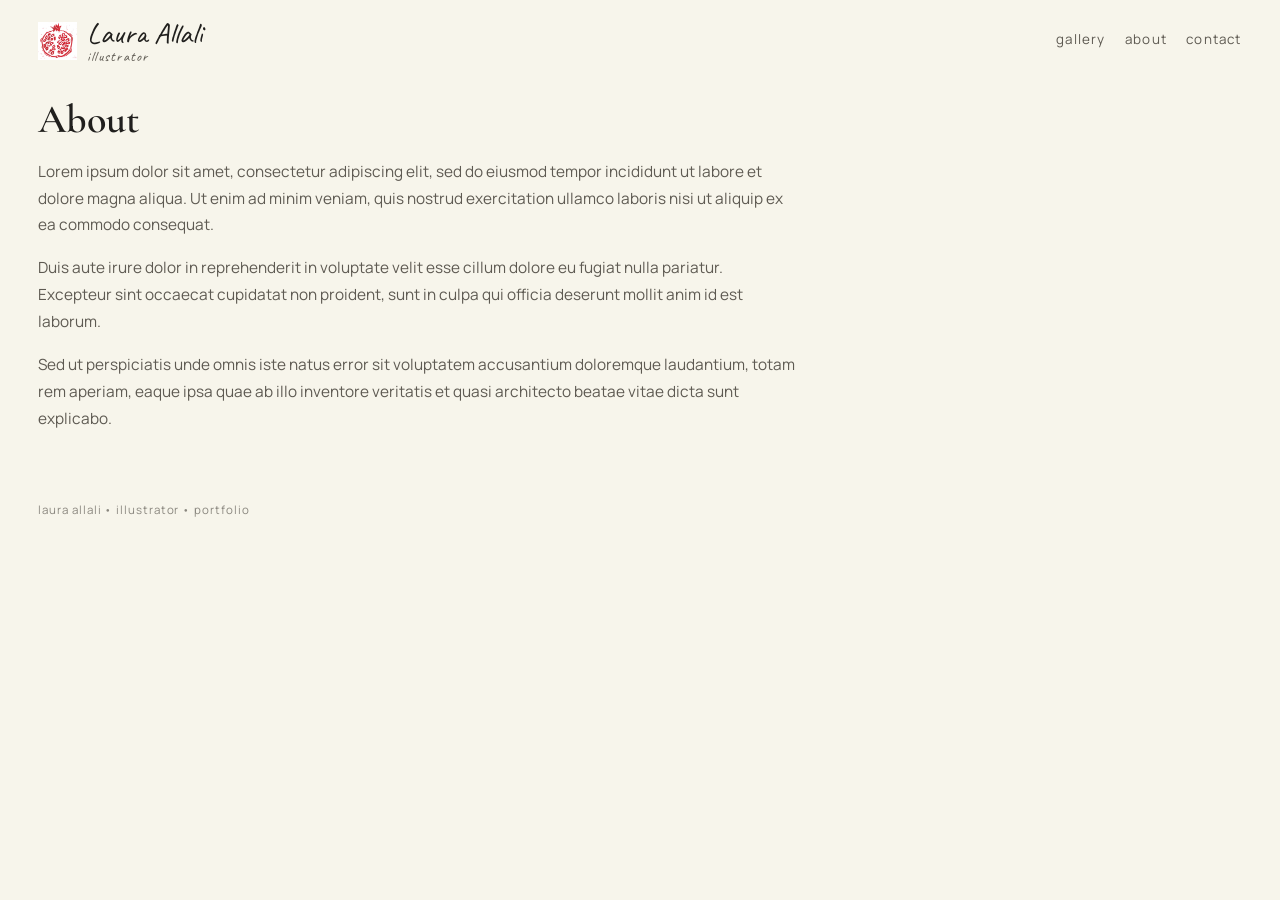
==== about/index.html @ f682ef08 "Refactor code structure for improved readability and maintainability" ====
<!DOCTYPE html>
<html lang="en">
<head>
  <meta charset="UTF-8" />
  <meta name="viewport" content="width=device-width, initial-scale=1.0" />
  <title>About | Laura Allali</title>
  <meta name="description" content="About Laura Allali, illustrator." />
  <link rel="icon" type="image/png" href="../assets/ico.png" />
  <link rel="preconnect" href="https://fonts.googleapis.com" />
  <link rel="preconnect" href="https://fonts.gstatic.com" crossorigin />
  <link href="https://fonts.googleapis.com/css2?family=Cormorant+Infant:wght@400;500;600;700&family=Manrope:wght@400;500;700&family=Caveat:wght@500;700&display=swap" rel="stylesheet" />
  <link rel="stylesheet" href="../styles.css" />
</head>
<body>
  <div class="grain" aria-hidden="true"></div>

  <header class="site-header" aria-label="Primary navigation">
    <a class="logo" href="../index.html" aria-label="Laura Allali home">
      <img class="logo-icon" src="../assets/ico.png" alt="" aria-hidden="true" />
      <span class="logo-text">Laura Allali <span>Illustrator</span></span>
    </a>
    <nav>
      <a href="../index.html#gallery">Gallery</a>
      <a href="index.html">About</a>
      <a href="../index.html#contact">Contact</a>
    </nav>
  </header>

  <main>
    <section class="about-page" aria-label="About Laura Allali">
      <h1>About</h1>
      <p>
        Lorem ipsum dolor sit amet, consectetur adipiscing elit, sed do eiusmod tempor incididunt ut labore et dolore magna aliqua.
        Ut enim ad minim veniam, quis nostrud exercitation ullamco laboris nisi ut aliquip ex ea commodo consequat.
      </p>
      <p>
        Duis aute irure dolor in reprehenderit in voluptate velit esse cillum dolore eu fugiat nulla pariatur.
        Excepteur sint occaecat cupidatat non proident, sunt in culpa qui officia deserunt mollit anim id est laborum.
      </p>
      <p>
        Sed ut perspiciatis unde omnis iste natus error sit voluptatem accusantium doloremque laudantium, totam rem aperiam,
        eaque ipsa quae ab illo inventore veritatis et quasi architecto beatae vitae dicta sunt explicabo.
      </p>
    </section>
  </main>

  <footer>
    <p>Laura Allali • Illustrator • Portfolio</p>
  </footer>

  <script src="../script.js"></script>
</body>
</html>
---- styles.css ----
:root {
  --paper: #f5f4ef;
  --paper-warm: #f2edd9;
  --ink: #201f1d;
  --muted: #5e5a52;
}

* {
  box-sizing: border-box;
}

html {
  scroll-behavior: smooth;
}

body {
  margin: 0;
  font-family: "Manrope", sans-serif;
  color: var(--ink);
  background: #f7f5eb;
  overflow-x: hidden;
}

body::before,
body::after {
  content: none;
}

body::before {
  background: none;
}

body::after {
  background: none;
}

.grain {
  display: none;
}

.site-header {
  width: min(1300px, 94vw);
  margin: 0 auto;
  padding: 1.2rem 0 0.8rem;
  display: flex;
  justify-content: space-between;
  align-items: center;
  gap: 1rem;
}

.logo {
  margin: 0;
  display: inline-flex;
  align-items: center;
  gap: 0.62rem;
  text-decoration: none;
  color: var(--ink);
}

.logo-icon {
  width: clamp(34px, 3vw, 46px);
  height: auto;
  display: block;
}

.logo-text {
  font-family: "Caveat", cursive;
  font-size: clamp(1.35rem, 2.3vw, 2rem);
  line-height: 1;
}

.logo-text span {
  display: block;
  color: var(--muted);
  font-size: 0.88rem;
  letter-spacing: 0.09em;
  text-transform: lowercase;
}

.site-header nav {
  display: flex;
  gap: 1.2rem;
  flex-wrap: wrap;
}

.site-header nav a {
  color: var(--muted);
  text-decoration: none;
  font-size: 0.84rem;
  letter-spacing: 0.09em;
  text-transform: lowercase;
  border-bottom: 1px solid transparent;
  padding-bottom: 0.2rem;
}

.site-header nav a:hover {
  color: var(--ink);
}

main {
  width: min(1300px, 94vw);
  margin: 0 auto;
}

.hero {
  position: relative;
  margin-top: 0.2rem;
}

.hero::before {
  content: "";
  position: absolute;
  left: -1.3rem;
  top: -1.3rem;
  width: 64px;
  height: 64px;
  border-radius: 50%;
  background: radial-gradient(circle, rgba(255, 255, 255, 0.5) 22%, rgba(255, 255, 255, 0.16) 70%, transparent 72%);
  z-index: 0;
}

.hero img {
  position: relative;
  z-index: 1;
  width: 100%;
  height: clamp(260px, 47vw, 580px);
  object-fit: cover;
  object-position: center;
  border: none;
  filter: saturate(0.83) contrast(1.04);
}

.intro {
  display: grid;
  grid-template-columns: 2fr 1fr;
  gap: 2rem;
  margin: 1.7rem 0 2.2rem;
  align-items: start;
}

.intro-text h1 {
  margin: 0;
  font-family: "Cormorant Infant", serif;
  font-size: clamp(1.8rem, 4vw, 2.6rem);
  font-weight: 600;
}

.intro-text p,
.intro-note p {
  margin: 0.55rem 0 0;
  font-size: 0.95rem;
  line-height: 1.65;
  color: var(--muted);
  max-width: 62ch;
}

.intro-note {
  padding-left: 1.2rem;
}

.gallery {
  margin-bottom: 2.6rem;
}

.category-page {
  margin-bottom: 2.6rem;
}

.about-page {
  margin: 1.2rem 0 2.8rem;
  max-width: 76ch;
}

.about-page h1 {
  margin: 0 0 1rem;
  font-family: "Cormorant Infant", serif;
  font-size: clamp(1.7rem, 3.2vw, 2.5rem);
  font-weight: 600;
}

.about-page p {
  margin: 0 0 1rem;
  color: var(--muted);
  line-height: 1.75;
  font-size: 0.96rem;
}

.category-page h1 {
  margin: 0;
  font-family: "Cormorant Infant", serif;
  font-size: clamp(1.6rem, 3.4vw, 2.5rem);
  font-weight: 600;
}

.back-link {
  display: inline-block;
  margin: 0.6rem 0 1rem;
  color: var(--muted);
  text-decoration-thickness: 1px;
  text-underline-offset: 0.2em;
}

.category-grid {
  display: grid;
  grid-template-columns: repeat(4, minmax(0, 1fr));
  gap: 0.86rem;
}

.category-grid .tile {
  overflow: hidden;
}

.category-grid .tile img {
  aspect-ratio: 4 / 5;
}

.gallery-heading {
  display: flex;
  justify-content: space-between;
  align-items: end;
  gap: 0.8rem 1.6rem;
  padding-top: 0.95rem;
  margin-bottom: 1rem;
  flex-wrap: wrap;
}

.gallery-heading h2 {
  margin: 0;
  font-family: "Cormorant Infant", serif;
  font-size: clamp(1.45rem, 3vw, 2.2rem);
  font-weight: 600;
}

.gallery-heading p {
  margin: 0;
  color: var(--muted);
  font-size: 0.88rem;
  letter-spacing: 0.02em;
}

.art-grid {
  display: grid;
  grid-template-columns: repeat(3, minmax(0, 1fr));
  gap: 1rem;
}

.tile {
  margin: 0;
  background: #fff;
  border: none;
  transform: translateY(8px);
  opacity: 0;
  transition: opacity 420ms ease, transform 420ms ease, border-color 260ms ease, box-shadow 260ms ease;
}

.tile.revealed {
  transform: translateY(0);
  opacity: 1;
}

.tile img {
  width: 100%;
  display: block;
  aspect-ratio: 1 / 1;
  object-fit: cover;
  filter: grayscale(0.38) contrast(1.04) saturate(1);
}

.gallery-link {
  text-decoration: none;
  color: inherit;
  display: block;
}

.gallery-link span {
  display: block;
  padding: 0.42rem 0.5rem 0.52rem;
  font-size: 0.68rem;
  letter-spacing: 0.07em;
  text-transform: lowercase;
  color: #79746b;
}

.tile:hover {
  transform: translateY(-2px);
  box-shadow: 0 12px 22px rgba(0, 0, 0, 0.08);
}

.contact {
  margin-bottom: 2.7rem;
  padding: 1rem 0 0;
}

.contact h2 {
  margin: 0;
  font-family: "Cormorant Infant", serif;
  font-size: clamp(1.45rem, 3vw, 2rem);
  font-weight: 600;
}

.contact p {
  margin: 0.45rem 0 0;
  color: var(--muted);
}

.contact a {
  color: var(--muted);
  text-decoration-thickness: 1px;
  text-underline-offset: 0.2em;
}

footer {
  width: min(1300px, 94vw);
  margin: 0 auto;
  padding: 0.8rem 0 1.6rem;
  font-size: 0.72rem;
  letter-spacing: 0.08em;
  text-transform: lowercase;
  color: #8a877f;
}

@media (max-width: 1100px) {
  .art-grid {
    grid-template-columns: repeat(2, minmax(0, 1fr));
  }

  .category-grid {
    grid-template-columns: repeat(3, minmax(0, 1fr));
  }
}

@media (max-width: 850px) {
  .intro {
    grid-template-columns: 1fr;
    gap: 0.85rem;
  }

  .intro-note {
    padding-left: 0.85rem;
  }

  .art-grid {
    grid-template-columns: repeat(3, minmax(0, 1fr));
  }
}

@media (max-width: 620px) {
  .site-header {
    align-items: flex-start;
    flex-direction: column;
    gap: 0.8rem;
  }

  .logo-icon {
    width: 36px;
  }

  .gallery-heading {
    align-items: flex-start;
  }

  .art-grid {
    grid-template-columns: repeat(2, minmax(0, 1fr));
    gap: 0.68rem;
  }

  .category-grid {
    grid-template-columns: repeat(2, minmax(0, 1fr));
    gap: 0.68rem;
  }

  .hero img {
    height: clamp(210px, 46vw, 300px);
  }
}

@media (max-width: 420px) {
  .art-grid {
    grid-template-columns: 1fr;
  }

  .category-grid {
    grid-template-columns: 1fr;
  }
}
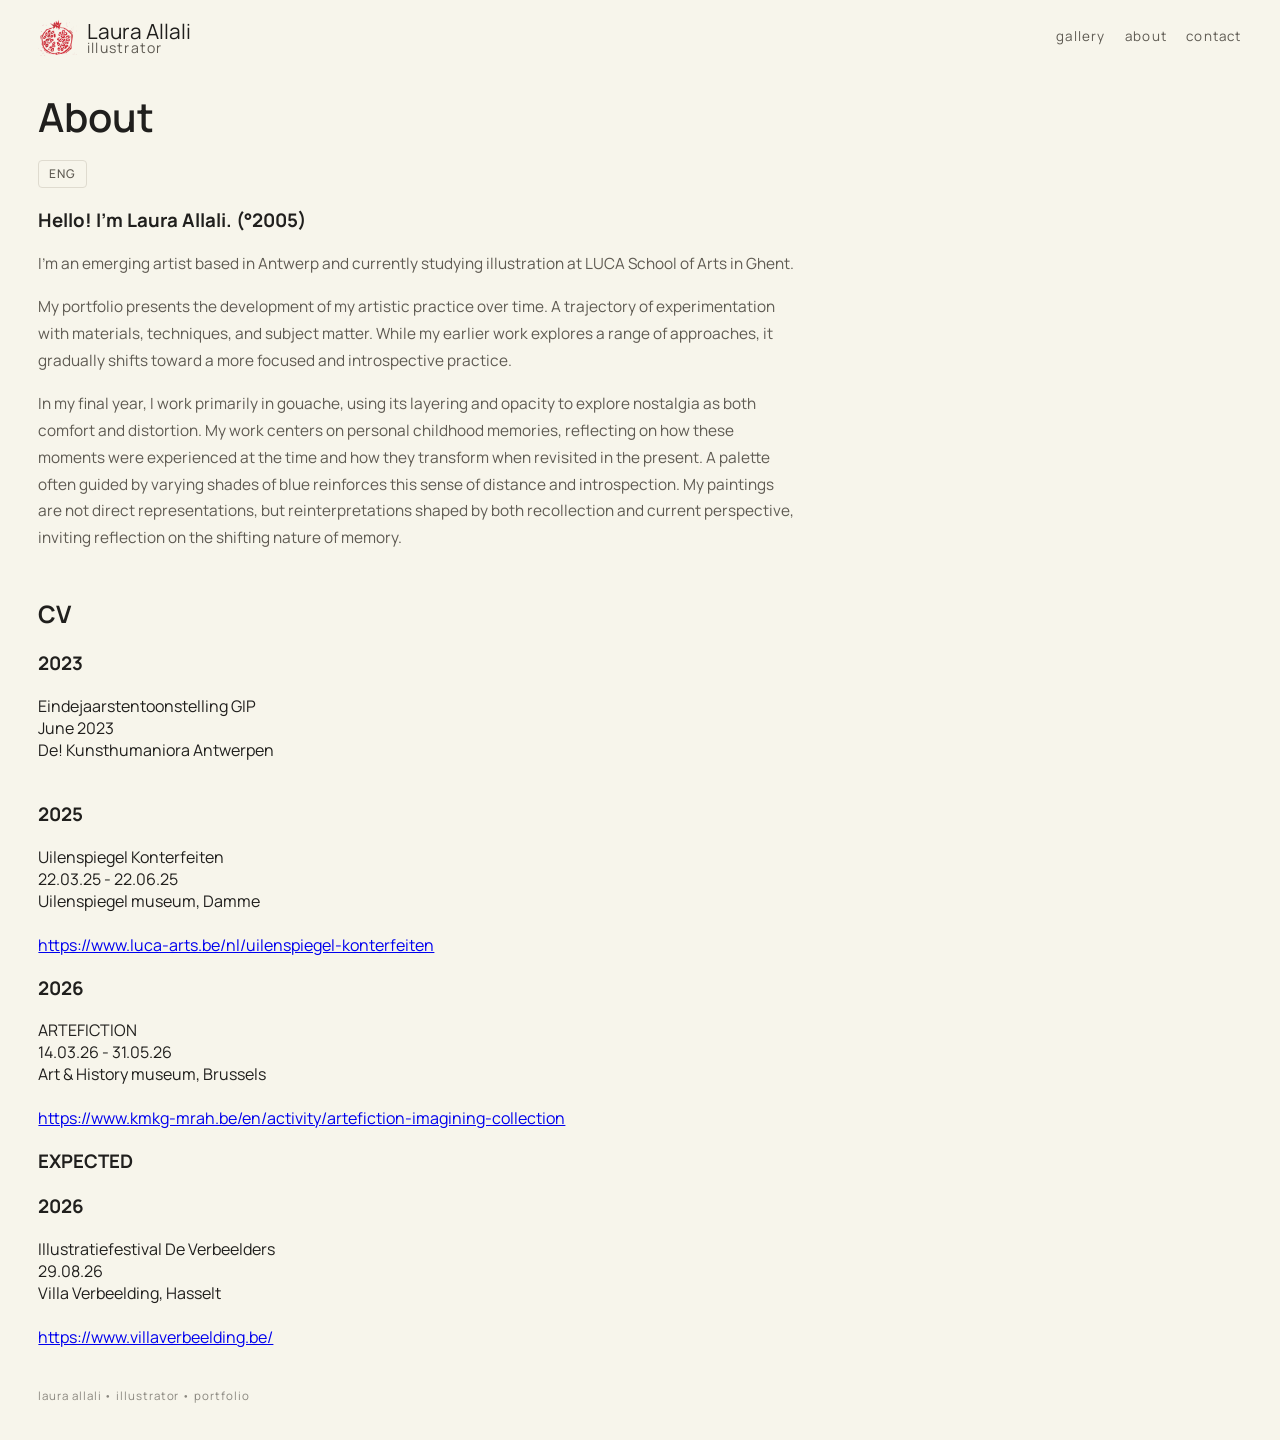
==== commit 38dda96b: "Add multilingual support and update content across multiple pages; enhance styles for language toggl" ====
--- a/about/index.html
+++ b/about/index.html
@@ -8,7 +8,7 @@
   <link rel="icon" type="image/png" href="../assets/ico.png" />
   <link rel="preconnect" href="https://fonts.googleapis.com" />
   <link rel="preconnect" href="https://fonts.gstatic.com" crossorigin />
-  <link href="https://fonts.googleapis.com/css2?family=Cormorant+Infant:wght@400;500;600;700&family=Manrope:wght@400;500;700&family=Caveat:wght@500;700&display=swap" rel="stylesheet" />
+  <link href="https://fonts.googleapis.com/css2?family=Manrope:wght@400;500;700&display=swap" rel="stylesheet" />
   <link rel="stylesheet" href="../styles.css" />
 </head>
 <body>
@@ -16,30 +16,90 @@
 
   <header class="site-header" aria-label="Primary navigation">
     <a class="logo" href="../index.html" aria-label="Laura Allali home">
-      <img class="logo-icon" src="../assets/ico.png" alt="" aria-hidden="true" />
+      <img class="logo-icon" src="../assets/ico-transparent.png" alt="" aria-hidden="true" />
       <span class="logo-text">Laura Allali <span>Illustrator</span></span>
     </a>
     <nav>
       <a href="../index.html#gallery">Gallery</a>
       <a href="index.html">About</a>
-      <a href="../index.html#contact">Contact</a>
+      <a href="../contact/index.html">Contact</a>
     </nav>
   </header>
 
   <main>
     <section class="about-page" aria-label="About Laura Allali">
       <h1>About</h1>
+        <button class="language-toggle" id="languageToggle" aria-label="Toggle language" title="Switch language">
+        <span class="lang-en" data-lang="en">ENG</span>
+        <span class="lang-nl" data-lang="nl" style="display: none;">NL</span>
+      </button>
+      <div data-lang="en" class="lang-content">
+        <h3>Hello! I'm Laura Allali. (°2005)</h3>
+        <p>
+          I'm an emerging artist based in Antwerp and currently studying illustration at LUCA School of Arts in Ghent.
+        </p>
+        <p>
+          My portfolio presents the development of my artistic practice over time. A trajectory of experimentation with materials, techniques, and subject matter. While my earlier work explores a range of approaches, it gradually shifts toward a more focused and introspective practice.
+        </p>
+        <p>
+          In my final year, I work primarily in gouache, using its layering and opacity to explore nostalgia as both comfort and distortion. My work centers on personal childhood memories, reflecting on how these moments were experienced at the time and how they transform when revisited in the present.
+          A palette often guided by varying shades of blue reinforces this sense of distance and introspection. My paintings are not direct representations, but reinterpretations shaped by both recollection and current perspective, inviting reflection on the shifting nature of memory.
+        </p>
+      </div>
+      
+      <!-- Dutch Content -->
+      <div data-lang="nl" class="lang-content" style="display: none;">
+        <h3>Hallo! Ik ben Laura Allali. (°2005)</h3>
+        <p>
+          Ik ben een opkomend kunstenaar gevestigd in Antwerpen, en studeer momenteel illustratie aan LUCA School of Arts in Gent.
+        </p>
+        <p>
+          Mijn portfolio toont de ontwikkeling van mijn artistieke praktijk doorheen de tijd. Een traject van experimentatie met materialen, technieken en onderwerpen. Hoewel mijn vroegere werk een breed scala aan benaderingen verkent, verschuift het geleidelijk naar een meer gerichte en introspectieve praktijk.
+        </p>
+        <p>
+          In mijn laatste jaar werk ik voornamelijk met gouache, waarbij ik de gelaagdheid en dekkracht van het medium gebruik om nostalgie te verkennen als zowel troost als vervorming. Mijn werk vertrekt vanuit persoonlijke jeugdherinneringen en reflecteert op hoe deze momenten destijds werden ervaren en hoe ze veranderen wanneer ze in het heden opnieuw worden bekeken.
+          Een kleurenpalet dat vaak wordt gestuurd door verschillende tinten blauw versterkt dit gevoel van afstand en introspectie.
+          Mijn schilderijen zijn geen directe weergaven, maar herinterpretaties gevormd door zowel herinnering als een hedendaags perspectief, en nodigen uit tot reflectie over de veranderlijke aard van het geheugen.
+        </p>
+      </div>
+    </section>
+
+    <section>
+      <h1>CV</h1>
+
+      <h3>2023</h3>
       <p>
-        Lorem ipsum dolor sit amet, consectetur adipiscing elit, sed do eiusmod tempor incididunt ut labore et dolore magna aliqua.
-        Ut enim ad minim veniam, quis nostrud exercitation ullamco laboris nisi ut aliquip ex ea commodo consequat.
+      Eindejaarstentoonstelling GIP <br />
+      June 2023 <br />
+      De! Kunsthumaniora Antwerpen <br /> <br>
       </p>
+      
+      <h3>2025</h3>
       <p>
-        Duis aute irure dolor in reprehenderit in voluptate velit esse cillum dolore eu fugiat nulla pariatur.
-        Excepteur sint occaecat cupidatat non proident, sunt in culpa qui officia deserunt mollit anim id est laborum.
+      Uilenspiegel Konterfeiten <br />
+      22.03.25 - 22.06.25 <br />
+      Uilenspiegel museum, Damme <br /> <br>
+
+      <a href="https://www.luca-arts.be/nl/uilenspiegel-konterfeiten" target="_blank" rel="noopener noreferrer">https://www.luca-arts.be/nl/uilenspiegel-konterfeiten</a> <br>
       </p>
+
+      <h3>2026</h3>
       <p>
-        Sed ut perspiciatis unde omnis iste natus error sit voluptatem accusantium doloremque laudantium, totam rem aperiam,
-        eaque ipsa quae ab illo inventore veritatis et quasi architecto beatae vitae dicta sunt explicabo.
+      ARTEFICTION <br />
+      14.03.26 - 31.05.26 <br />
+      Art & History museum, Brussels <br /> <br>
+
+      <a href="https://www.kmkg-mrah.be/en/activity/artefiction-imagining-collection" target="_blank" rel="noopener noreferrer">https://www.kmkg-mrah.be/en/activity/artefiction-imagining-collection</a> <br>
+      </p>
+      
+      <h3>EXPECTED</h3>
+      <h3>2026</h3>
+      <p>
+      Illustratiefestival De Verbeelders <br />
+      29.08.26 <br />
+      Villa Verbeelding, Hasselt <br /> <br>
+
+      <a href="https://www.villaverbeelding.be/" target="_blank" rel="noopener noreferrer">https://www.villaverbeelding.be/</a> <br>
       </p>
     </section>
   </main>
@@ -49,5 +109,35 @@
   </footer>
 
   <script src="../script.js"></script>
+  
+  <script>
+    // Language toggle functionality
+    const languageToggle = document.getElementById('languageToggle');
+    const langContents = document.querySelectorAll('[data-lang]');
+    
+    // Initialize language from localStorage or default to English
+    let currentLang = localStorage.getItem('preferred-language') || 'en';
+    updateLanguage(currentLang);
+    
+    languageToggle.addEventListener('click', () => {
+      currentLang = currentLang === 'en' ? 'nl' : 'en';
+      localStorage.setItem('preferred-language', currentLang);
+      updateLanguage(currentLang);
+    });
+    
+    function updateLanguage(lang) {
+      // Update content visibility
+      document.querySelectorAll('.lang-content').forEach(content => {
+        content.style.display = content.getAttribute('data-lang') === lang ? 'block' : 'none';
+      });
+      
+      // Update button text
+      document.querySelector('.lang-en').style.display = lang === 'en' ? 'inline' : 'none';
+      document.querySelector('.lang-nl').style.display = lang === 'nl' ? 'inline' : 'none';
+      
+      // Update page language attribute
+      document.documentElement.lang = lang;
+    }
+  </script>
 </body>
 </html>
--- a/styles.css
+++ b/styles.css
@@ -1,8 +1,42 @@
 :root {
-  --paper: #f5f4ef;
-  --paper-warm: #f2edd9;
   --ink: #201f1d;
   --muted: #5e5a52;
+  --surface: #fff;
+  --surface-soft: #fdfcf8;
+  --body-bg: #f7f5eb;
+  --border-soft: #dfdbcf;
+  --border-input: #d8d4c8;
+  --border-focus: #9b9588;
+  --border-button: #b8b19e;
+  --button-bg: #ebe4d2;
+  --button-bg-hover: #e2d9c2;
+  --label-ink: #6d695f;
+  --caption-ink: #79746b;
+  --footer-ink: #8a877f;
+  --hero-glow-strong: rgba(255, 255, 255, 0.5);
+  --hero-glow-soft: rgba(255, 255, 255, 0.16);
+  --focus-ring: rgba(155, 149, 136, 0.16);
+  --elevation-shadow: rgba(0, 0, 0, 0.08);
+  --layout-max-width: 1300px;
+  --layout-fluid-width: 94vw;
+  --space-3xs: 0.2rem;
+  --space-2xs: 0.28rem;
+  --space-xs: 0.42rem;
+  --space-sm: 0.5rem;
+  --space-md: 0.62rem;
+  --space-lg: 0.8rem;
+  --space-xl: 1rem;
+  --space-2xl: 1.2rem;
+  --space-3xl: 1.6rem;
+  --space-4xl: 2.6rem;
+  --hero-marker-size: 64px;
+  --hero-marker-offset: -1.3rem;
+  --tile-rise: 8px;
+  --tile-lift: -2px;
+  --tile-shadow-y: 12px;
+  --tile-shadow-blur: 22px;
+  --dur-fast: 260ms;
+  --dur-base: 420ms;
 }
 
 * {
@@ -17,21 +51,8 @@
   margin: 0;
   font-family: "Manrope", sans-serif;
   color: var(--ink);
-  background: #f7f5eb;
+  background: var(--body-bg);
   overflow-x: hidden;
-}
-
-body::before,
-body::after {
-  content: none;
-}
-
-body::before {
-  background: none;
-}
-
-body::after {
-  background: none;
 }
 
 .grain {
@@ -39,20 +60,20 @@
 }
 
 .site-header {
-  width: min(1300px, 94vw);
+  width: min(var(--layout-max-width), var(--layout-fluid-width));
   margin: 0 auto;
-  padding: 1.2rem 0 0.8rem;
+  padding: var(--space-2xl) 0 var(--space-lg);
   display: flex;
   justify-content: space-between;
   align-items: center;
-  gap: 1rem;
+  gap: var(--space-xl);
 }
 
 .logo {
   margin: 0;
   display: inline-flex;
   align-items: center;
-  gap: 0.62rem;
+  gap: var(--space-md);
   text-decoration: none;
   color: var(--ink);
 }
@@ -64,8 +85,7 @@
 }
 
 .logo-text {
-  font-family: "Caveat", cursive;
-  font-size: clamp(1.35rem, 2.3vw, 2rem);
+  font-size: clamp(1.3rem, 2.3vw, 1.3rem);
   line-height: 1;
 }
 
@@ -79,7 +99,7 @@
 
 .site-header nav {
   display: flex;
-  gap: 1.2rem;
+  gap: var(--space-2xl);
   flex-wrap: wrap;
 }
 
@@ -90,32 +110,59 @@
   letter-spacing: 0.09em;
   text-transform: lowercase;
   border-bottom: 1px solid transparent;
-  padding-bottom: 0.2rem;
+  padding-bottom: var(--space-3xs);
 }
 
 .site-header nav a:hover {
   color: var(--ink);
 }
 
+.language-toggle {
+  background: none;
+  border: 1px solid var(--border-soft);
+  color: var(--muted);
+  font-size: 0.75rem;
+  letter-spacing: 0.09em;
+  text-transform: uppercase;
+  padding: var(--space-2xs) var(--space-md);
+  border-radius: 4px;
+  cursor: pointer;
+  transition: all var(--dur-fast) ease;
+  font-family: "Manrope", sans-serif;
+  font-weight: 500;
+}
+
+.language-toggle:hover {
+  color: var(--ink);
+  border-color: var(--border-focus);
+  background: var(--button-bg);
+}
+
+.language-toggle:focus {
+  outline: none;
+  ring: 2px var(--focus-ring);
+  box-shadow: 0 0 0 2px var(--focus-ring);
+}
+
 main {
-  width: min(1300px, 94vw);
+  width: min(var(--layout-max-width), var(--layout-fluid-width));
   margin: 0 auto;
 }
 
 .hero {
   position: relative;
-  margin-top: 0.2rem;
+  margin-top: var(--space-3xs);
 }
 
 .hero::before {
   content: "";
   position: absolute;
-  left: -1.3rem;
-  top: -1.3rem;
-  width: 64px;
-  height: 64px;
+  left: var(--hero-marker-offset);
+  top: var(--hero-marker-offset);
+  width: var(--hero-marker-size);
+  height: var(--hero-marker-size);
   border-radius: 50%;
-  background: radial-gradient(circle, rgba(255, 255, 255, 0.5) 22%, rgba(255, 255, 255, 0.16) 70%, transparent 72%);
+  background: radial-gradient(circle, var(--hero-glow-strong) 22%, var(--hero-glow-soft) 70%, transparent 72%);
   z-index: 0;
 }
 
@@ -125,55 +172,135 @@
   width: 100%;
   height: clamp(260px, 47vw, 580px);
   object-fit: cover;
-  object-position: center;
+  object-position: center 20%;
   border: none;
   filter: saturate(0.83) contrast(1.04);
 }
 
-.intro {
+.gallery {
+  margin-bottom: var(--space-4xl);
+}
+
+.category-page {
+  margin-bottom: var(--space-4xl);
+}
+
+.category-intro {
+  max-width: 70ch;
+  margin: 0.5rem 0 1.1rem;
+  color: var(--muted);
+  font-size: 0.94rem;
+  line-height: 1.7;
+}
+
+.about-page {
+  margin: var(--space-2xl) 0 2.8rem;
+  max-width: 76ch;
+}
+
+.contact-page {
+  margin: var(--space-2xl) 0 2.8rem;
+}
+
+.contact-intro {
+  max-width: 70ch;
+  margin-bottom: 1.35rem;
+}
+
+.contact-intro h1 {
+  margin: 0 0 0.85rem;
+  font-size: clamp(1.7rem, 3.2vw, 2.5rem);
+  font-weight: 600;
+}
+
+.contact-intro p {
+  margin: 0;
+  color: var(--muted);
+  line-height: 1.75;
+  font-size: 0.96rem;
+}
+
+.contact-layout {
   display: grid;
-  grid-template-columns: 2fr 1fr;
-  gap: 2rem;
-  margin: 1.7rem 0 2.2rem;
+  grid-template-columns: 1fr 1.35fr;
+  gap: var(--space-xl);
   align-items: start;
 }
 
-.intro-text h1 {
-  margin: 0;
-  font-family: "Cormorant Infant", serif;
-  font-size: clamp(1.8rem, 4vw, 2.6rem);
+.contact-card,
+.contact-form {
+  background: var(--surface);
+  border: 1px solid var(--border-soft);
+  padding: var(--space-xl);
+}
+
+.contact-card h2 {
+  margin: 0 0 0.7rem;
+  font-size: 1.4rem;
   font-weight: 600;
 }
 
-.intro-text p,
-.intro-note p {
-  margin: 0.55rem 0 0;
-  font-size: 0.95rem;
+.contact-card p {
+  margin: 0 0 var(--space-md);
+  color: var(--muted);
+  font-size: 0.92rem;
   line-height: 1.65;
-  color: var(--muted);
-  max-width: 62ch;
-}
-
-.intro-note {
-  padding-left: 1.2rem;
-}
-
-.gallery {
-  margin-bottom: 2.6rem;
-}
-
-.category-page {
-  margin-bottom: 2.6rem;
-}
-
-.about-page {
-  margin: 1.2rem 0 2.8rem;
-  max-width: 76ch;
+}
+
+.contact-card a {
+  color: var(--ink);
+  text-decoration-thickness: 1px;
+  text-underline-offset: 0.2em;
+}
+
+.contact-form {
+  display: grid;
+  gap: 0.58rem;
+}
+
+.contact-form label {
+  font-size: 0.8rem;
+  letter-spacing: 0.08em;
+  text-transform: lowercase;
+  color: var(--label-ink);
+}
+
+.contact-form input,
+.contact-form textarea {
+  width: 100%;
+  border: 1px solid var(--border-input);
+  background: var(--surface-soft);
+  color: var(--ink);
+  font: inherit;
+  padding: 0.6rem var(--space-md);
+}
+
+.contact-form input:focus,
+.contact-form textarea:focus {
+  outline: none;
+  border-color: var(--border-focus);
+  box-shadow: 0 0 0 2px var(--focus-ring);
+}
+
+.contact-form button {
+  margin-top: var(--space-2xs);
+  justify-self: start;
+  border: 1px solid var(--border-button);
+  background: var(--button-bg);
+  color: var(--ink);
+  font: inherit;
+  letter-spacing: 0.08em;
+  text-transform: lowercase;
+  padding: 0.56rem 0.84rem;
+  cursor: pointer;
+}
+
+.contact-form button:hover {
+  background: var(--button-bg-hover);
 }
 
 .about-page h1 {
   margin: 0 0 1rem;
-  font-family: "Cormorant Infant", serif;
   font-size: clamp(1.7rem, 3.2vw, 2.5rem);
   font-weight: 600;
 }
@@ -187,7 +314,6 @@
 
 .category-page h1 {
   margin: 0;
-  font-family: "Cormorant Infant", serif;
   font-size: clamp(1.6rem, 3.4vw, 2.5rem);
   font-weight: 600;
 }
@@ -200,33 +326,63 @@
   text-underline-offset: 0.2em;
 }
 
+.subcategory-block {
+  margin-bottom: 1.55rem;
+}
+
+.subcategory-block:last-child {
+  margin-bottom: 0;
+}
+
+.subcategory-title {
+  margin: 0 0 0.66rem;
+  font-size: clamp(1.1rem, 2.2vw, 1.45rem);
+  font-weight: 600;
+  color: var(--ink);
+}
+
 .category-grid {
-  display: grid;
-  grid-template-columns: repeat(4, minmax(0, 1fr));
-  gap: 0.86rem;
+  column-count: 4;
+  column-gap: 0.86rem;
 }
 
 .category-grid .tile {
+  break-inside: avoid;
+  margin: 0 0 0.86rem;
   overflow: hidden;
+  border: 1px solid var(--border-soft);
+  border-radius: 6px;
+  background: var(--surface);
 }
 
 .category-grid .tile img {
-  aspect-ratio: 4 / 5;
+  width: 100%;
+  height: auto;
+  aspect-ratio: auto;
+  object-fit: contain;
+  filter: saturate(0.96) contrast(1.02);
+}
+
+.category-grid figcaption {
+  padding: 0.45rem 0.52rem 0.5rem;
+  font-size: 0.68rem;
+  letter-spacing: 0.05em;
+  text-transform: lowercase;
+  color: var(--caption-ink);
 }
 
 .gallery-heading {
   display: flex;
   justify-content: space-between;
   align-items: end;
-  gap: 0.8rem 1.6rem;
+  gap: var(--space-lg) var(--space-3xl);
   padding-top: 0.95rem;
-  margin-bottom: 1rem;
+  margin-bottom: var(--space-xl);
   flex-wrap: wrap;
 }
 
 .gallery-heading h2 {
   margin: 0;
-  font-family: "Cormorant Infant", serif;
   font-size: clamp(1.45rem, 3vw, 2.2rem);
   font-weight: 600;
 }
@@ -241,16 +397,16 @@
 .art-grid {
   display: grid;
   grid-template-columns: repeat(3, minmax(0, 1fr));
-  gap: 1rem;
+  gap: var(--space-xl);
 }
 
 .tile {
   margin: 0;
-  background: #fff;
+  background: var(--surface);
   border: none;
-  transform: translateY(8px);
+  transform: translateY(var(--tile-rise));
   opacity: 0;
-  transition: opacity 420ms ease, transform 420ms ease, border-color 260ms ease, box-shadow 260ms ease;
+  transition: opacity var(--dur-base) ease, transform var(--dur-base) ease, border-color var(--dur-fast) ease, box-shadow var(--dur-fast) ease;
 }
 
 .tile.revealed {
@@ -274,49 +430,26 @@
 
 .gallery-link span {
   display: block;
-  padding: 0.42rem 0.5rem 0.52rem;
+  padding: var(--space-xs) var(--space-sm) 0.52rem;
   font-size: 0.68rem;
   letter-spacing: 0.07em;
   text-transform: lowercase;
-  color: #79746b;
+  color: var(--caption-ink);
 }
 
 .tile:hover {
-  transform: translateY(-2px);
-  box-shadow: 0 12px 22px rgba(0, 0, 0, 0.08);
-}
-
-.contact {
-  margin-bottom: 2.7rem;
-  padding: 1rem 0 0;
-}
-
-.contact h2 {
-  margin: 0;
-  font-family: "Cormorant Infant", serif;
-  font-size: clamp(1.45rem, 3vw, 2rem);
-  font-weight: 600;
-}
-
-.contact p {
-  margin: 0.45rem 0 0;
-  color: var(--muted);
-}
-
-.contact a {
-  color: var(--muted);
-  text-decoration-thickness: 1px;
-  text-underline-offset: 0.2em;
+  transform: translateY(var(--tile-lift));
+  box-shadow: 0 var(--tile-shadow-y) var(--tile-shadow-blur) var(--elevation-shadow);
 }
 
 footer {
-  width: min(1300px, 94vw);
+  width: min(var(--layout-max-width), var(--layout-fluid-width));
   margin: 0 auto;
-  padding: 0.8rem 0 1.6rem;
+  padding: var(--space-lg) 0 var(--space-3xl);
   font-size: 0.72rem;
   letter-spacing: 0.08em;
   text-transform: lowercase;
-  color: #8a877f;
+  color: var(--footer-ink);
 }
 
 @media (max-width: 1100px) {
@@ -325,20 +458,11 @@
   }
 
   .category-grid {
-    grid-template-columns: repeat(3, minmax(0, 1fr));
+    column-count: 3;
   }
 }
 
 @media (max-width: 850px) {
-  .intro {
-    grid-template-columns: 1fr;
-    gap: 0.85rem;
-  }
-
-  .intro-note {
-    padding-left: 0.85rem;
-  }
-
   .art-grid {
     grid-template-columns: repeat(3, minmax(0, 1fr));
   }
@@ -348,7 +472,7 @@
   .site-header {
     align-items: flex-start;
     flex-direction: column;
-    gap: 0.8rem;
+    gap: var(--space-lg);
   }
 
   .logo-icon {
@@ -365,12 +489,20 @@
   }
 
   .category-grid {
-    grid-template-columns: repeat(2, minmax(0, 1fr));
-    gap: 0.68rem;
+    column-count: 2;
+    column-gap: 0.68rem;
+  }
+
+  .subcategory-block {
+    margin-bottom: 1.2rem;
   }
 
   .hero img {
     height: clamp(210px, 46vw, 300px);
+  }
+
+  .contact-layout {
+    grid-template-columns: 1fr;
   }
 }
 
@@ -380,6 +512,6 @@
   }
 
   .category-grid {
-    grid-template-columns: 1fr;
-  }
-}
+    column-count: 1;
+  }
+}
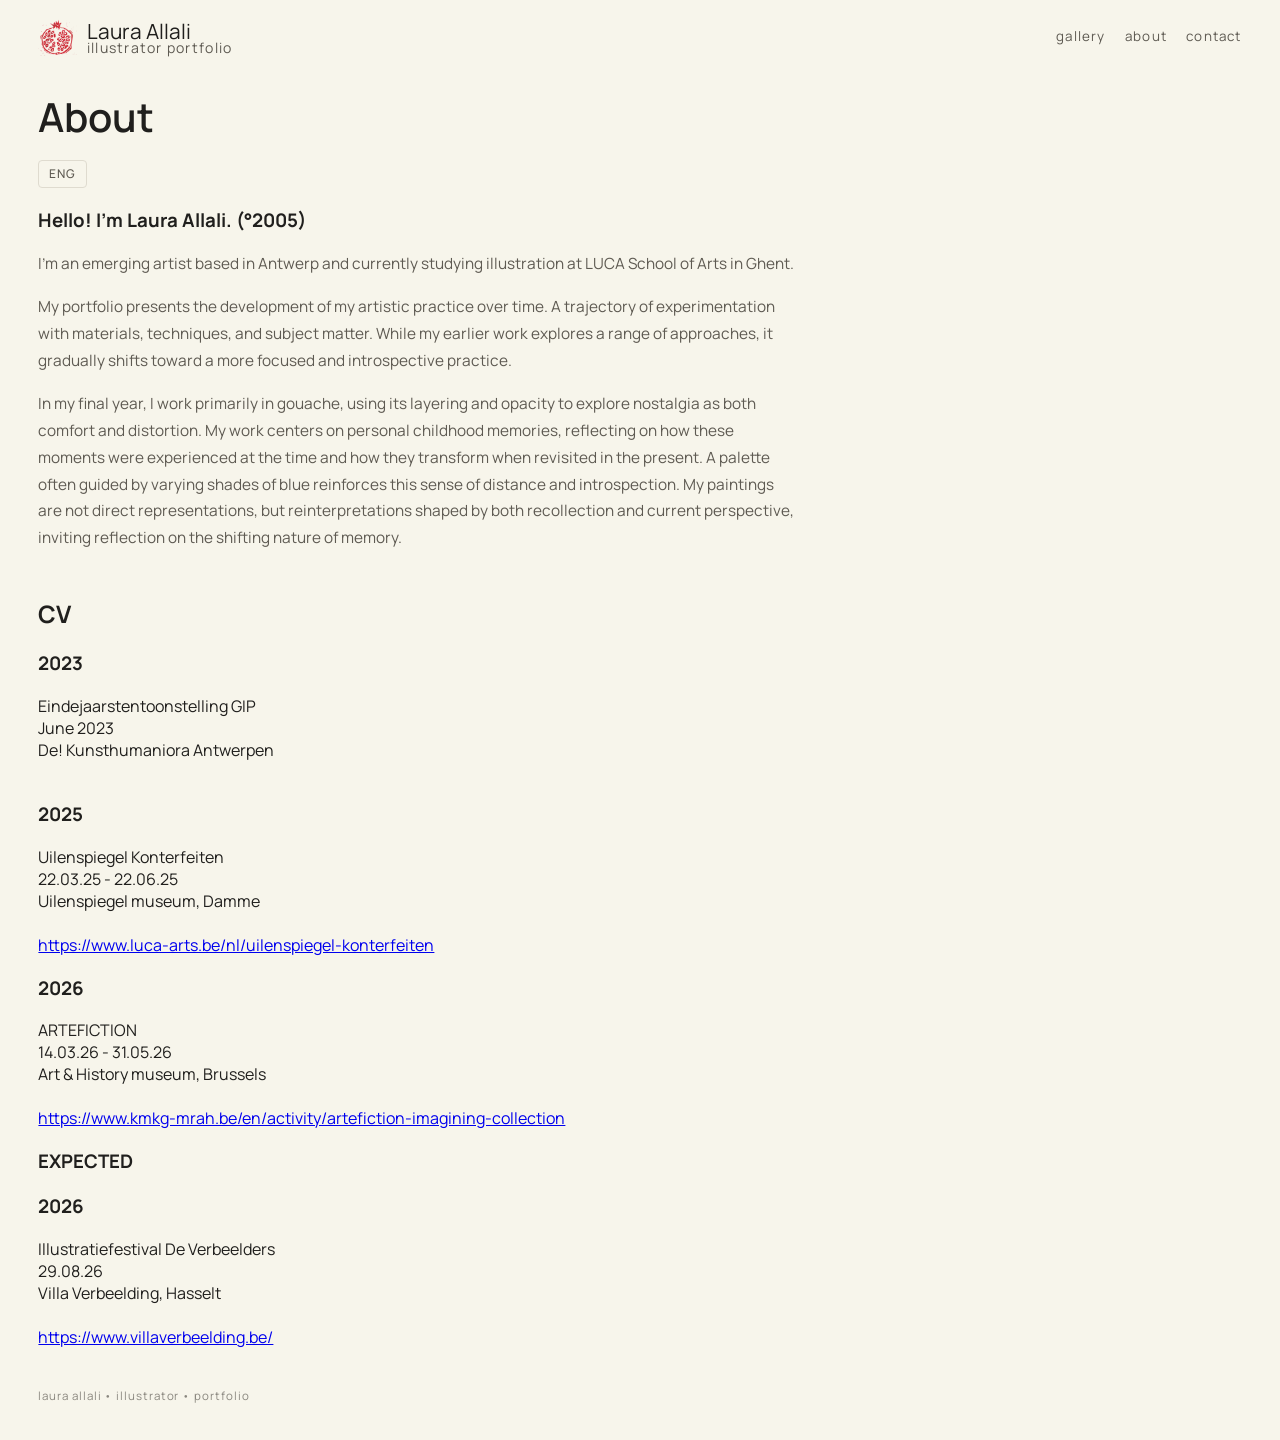
==== commit 77e7c973: "Add LUCA 3rd year and Sketchbook galleries with corresponding HTML files and images" ====
--- a/about/index.html
+++ b/about/index.html
@@ -17,7 +17,7 @@
   <header class="site-header" aria-label="Primary navigation">
     <a class="logo" href="../index.html" aria-label="Laura Allali home">
       <img class="logo-icon" src="../assets/ico-transparent.png" alt="" aria-hidden="true" />
-      <span class="logo-text">Laura Allali <span>Illustrator</span></span>
+      <span class="logo-text">Laura Allali <span>Illustrator portfolio</span></span>
     </a>
     <nav>
       <a href="../index.html#gallery">Gallery</a>
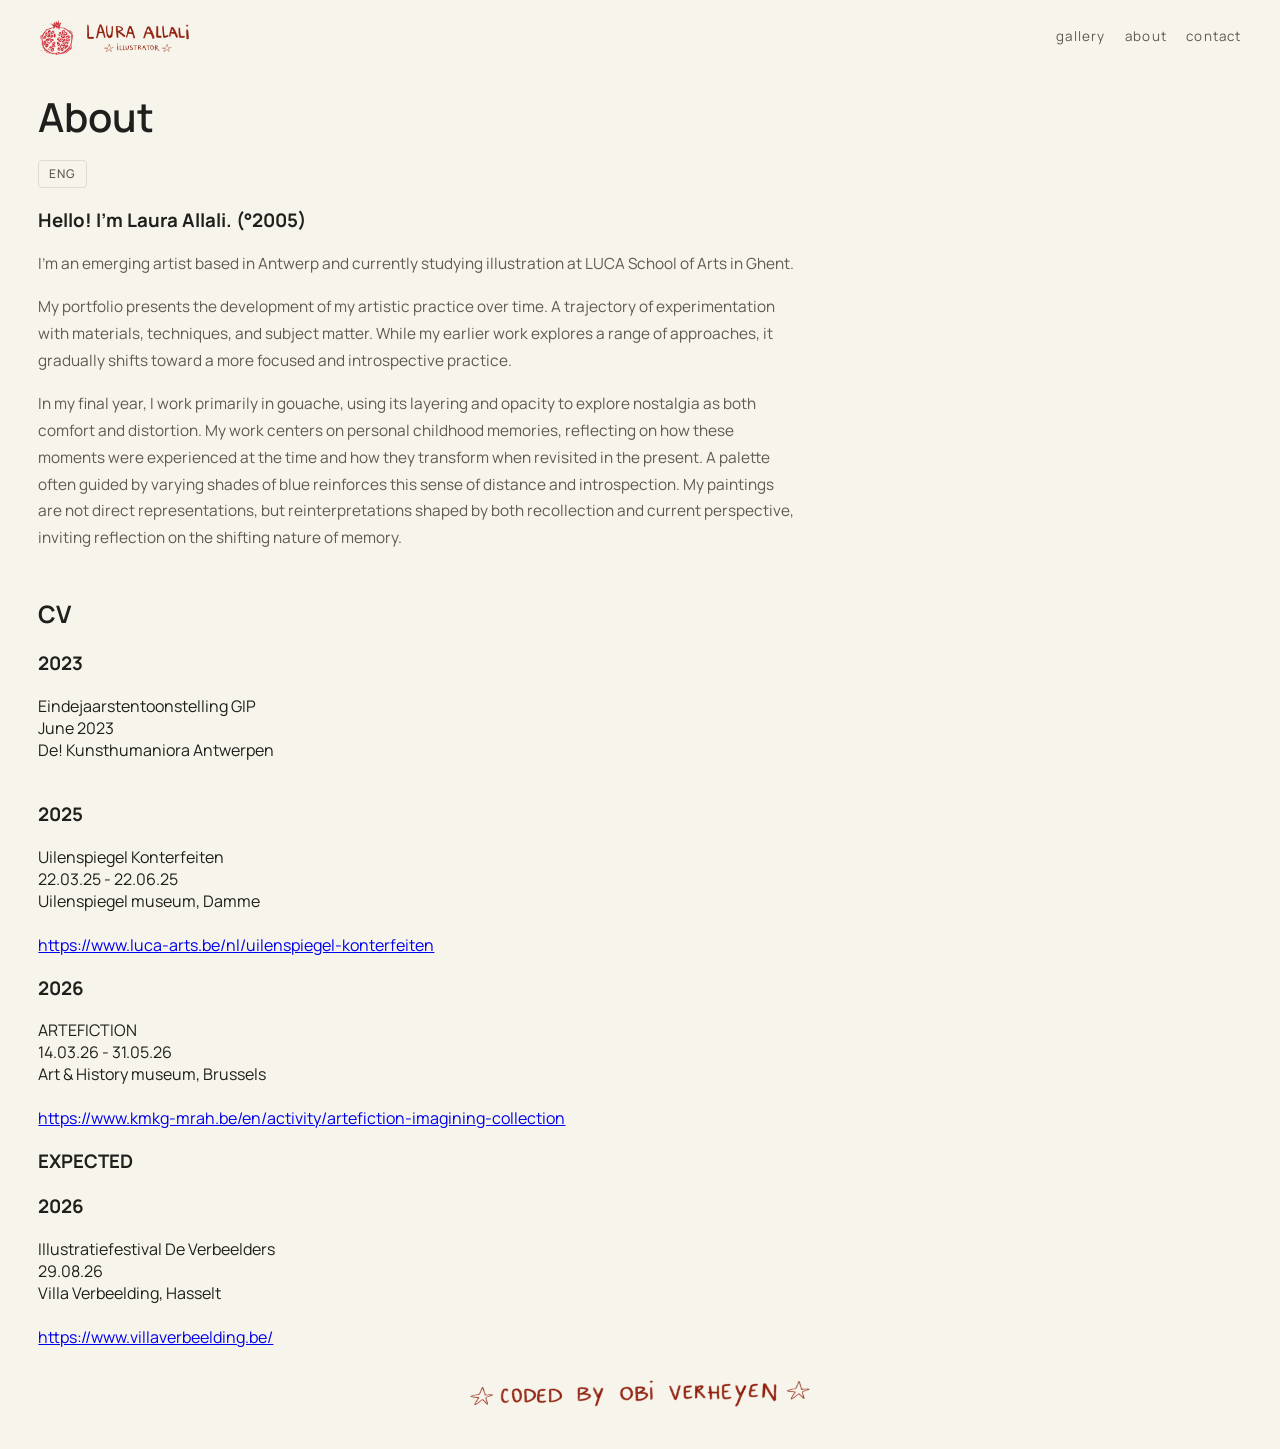
==== commit e9c0dca2: "Refactor code structure for improved readability and maintainability" ====
--- a/about/index.html
+++ b/about/index.html
@@ -17,7 +17,7 @@
   <header class="site-header" aria-label="Primary navigation">
     <a class="logo" href="../index.html" aria-label="Laura Allali home">
       <img class="logo-icon" src="../assets/ico-transparent.png" alt="" aria-hidden="true" />
-      <span class="logo-text">Laura Allali <span>Illustrator portfolio</span></span>
+      <img class="logo-image" src="../assets/logo.png" alt="Laura Allali illustrator logo" />
     </a>
     <nav>
       <a href="../index.html#gallery">Gallery</a>
@@ -104,8 +104,8 @@
     </section>
   </main>
 
-  <footer>
-    <p>Laura Allali • Illustrator • Portfolio</p>
+  <footer class="site-footer" aria-label="Site footer">
+    <img src="../assets/footer.png" alt="Laura Allali footer logo" />
   </footer>
 
   <script src="../script.js"></script>
--- a/styles.css
+++ b/styles.css
@@ -55,6 +55,65 @@
   overflow-x: hidden;
 }
 
+body.reader-open {
+  overflow: hidden;
+}
+
+html.has-custom-cursor,
+html.has-custom-cursor body {
+  cursor: none;
+}
+
+html.has-custom-cursor input,
+html.has-custom-cursor textarea,
+html.has-custom-cursor [contenteditable="true"] {
+  cursor: text;
+}
+
+html.has-custom-cursor select,
+html.has-custom-cursor option {
+  cursor: default;
+}
+
+html.has-custom-cursor a[href],
+html.has-custom-cursor button,
+html.has-custom-cursor .tile,
+html.has-custom-cursor .language-toggle,
+html.has-custom-cursor .back-link {
+  cursor: none;
+}
+
+.custom-cursor {
+  position: fixed;
+  top: 0;
+  left: 0;
+  width: 64px;
+  height: auto;
+  pointer-events: none;
+  user-select: none;
+  -webkit-user-drag: none;
+  z-index: 2147483647;
+  opacity: 0;
+  transform: translate3d(-9999px, -9999px, 0);
+  transition: opacity var(--dur-fast) ease;
+  will-change: transform;
+}
+
+.custom-cursor.is-visible {
+  opacity: 1;
+}
+
+@media (hover: none), (pointer: coarse) {
+  html.has-custom-cursor,
+  html.has-custom-cursor body {
+    cursor: auto;
+  }
+
+  .custom-cursor {
+    display: none;
+  }
+}
+
 .grain {
   display: none;
 }
@@ -84,17 +143,10 @@
   display: block;
 }
 
-.logo-text {
-  font-size: clamp(1.3rem, 2.3vw, 1.3rem);
-  line-height: 1;
-}
-
-.logo-text span {
+.logo-image {
+  width: clamp(80px, 8vw, 170px);
+  height: auto;
   display: block;
-  color: var(--muted);
-  font-size: 0.88rem;
-  letter-spacing: 0.09em;
-  text-transform: lowercase;
 }
 
 .site-header nav {
@@ -341,6 +393,248 @@
   color: var(--ink);
 }
 
+.book-launch {
+  display: flex;
+  align-items: center;
+  justify-content: space-between;
+  gap: var(--space-lg);
+  margin: 0 0 0.95rem;
+  padding: 0.9rem 1rem;
+  border: 1px solid var(--border-soft);
+  background: linear-gradient(135deg, rgba(255, 255, 255, 0.96), rgba(247, 245, 235, 0.95));
+}
+
+.book-launch p {
+  margin: 0;
+  color: var(--muted);
+  font-size: 0.9rem;
+  line-height: 1.5;
+}
+
+.book-open-button,
+.book-reader__nav,
+.book-reader__close {
+  border: 1px solid var(--border-button);
+  background: var(--button-bg);
+  color: var(--ink);
+  font: inherit;
+  letter-spacing: 0.08em;
+  text-transform: lowercase;
+  padding: 0.55rem 0.8rem;
+  cursor: pointer;
+  transition: background var(--dur-fast) ease, border-color var(--dur-fast) ease, transform var(--dur-fast) ease;
+}
+
+.book-open-button:hover,
+.book-reader__nav:hover,
+.book-reader__close:hover {
+  background: var(--button-bg-hover);
+  border-color: var(--border-focus);
+}
+
+.book-open-button:active,
+.book-reader__nav:active,
+.book-reader__close:active {
+  transform: translateY(1px);
+}
+
+.book-reader {
+  position: fixed;
+  inset: 0;
+  z-index: 2147483646;
+  display: grid;
+  place-items: center;
+  padding: clamp(0.8rem, 2vw, 1.6rem);
+}
+
+.book-reader[hidden] {
+  display: none;
+}
+
+.book-reader__backdrop {
+  position: absolute;
+  inset: 0;
+  background: rgba(32, 31, 29, 0.72);
+  backdrop-filter: blur(6px);
+}
+
+.book-reader__panel {
+  position: relative;
+  width: min(1600px, 96%);
+  max-height: 100%;
+  background: linear-gradient(180deg, #fcfbf6 0%, #f5efe0 100%);
+  border: 1px solid rgba(32, 31, 29, 0.16);
+  box-shadow: 0 22px 70px rgba(0, 0, 0, 0.24);
+  display: grid;
+  grid-template-rows: auto minmax(0, 1fr);
+  overflow: hidden;
+}
+
+.book-reader__toolbar {
+  display: flex;
+  justify-content: space-between;
+  align-items: flex-start;
+  gap: var(--space-lg);
+  padding: 1rem 1rem 0.85rem;
+  border-bottom: 1px solid rgba(32, 31, 29, 0.1);
+}
+
+.book-reader__meta h2 {
+  margin: 0.12rem 0 0.28rem;
+  font-size: clamp(1.35rem, 2.4vw, 2rem);
+  font-weight: 600;
+}
+
+.book-reader__eyebrow,
+.book-reader__counter {
+  margin: 0;
+  color: var(--muted);
+  font-size: 0.74rem;
+  letter-spacing: 0.12em;
+  text-transform: lowercase;
+}
+
+.book-reader__controls {
+  display: flex;
+  flex-wrap: wrap;
+  justify-content: flex-end;
+  gap: 0.5rem;
+}
+
+.book-reader__viewport {
+  position: relative;
+  min-height: min(90vh, 960px);
+  padding: clamp(0.5rem, 1.2vw, 1rem);
+}
+
+.book-reader__stage {
+  position: relative;
+  height: 100%;
+  min-height: min(88vh, 920px);
+  display: grid;
+  gap: 0;
+  align-items: stretch;
+  justify-items: center;
+}
+
+.book-reader__stage.is-spread {
+  grid-template-columns: repeat(2, minmax(0, 1fr));
+}
+
+.book-reader__stage.is-single {
+  grid-template-columns: minmax(0, 1fr);
+}
+
+.book-reader__page,
+.book-reader__sheet {
+  position: relative;
+  overflow: hidden;
+  background: #fffaf0;
+  border: 1px solid rgba(32, 31, 29, 0.12);
+  box-shadow: inset 0 0 0 1px rgba(255, 255, 255, 0.45);
+}
+
+.book-reader__page {
+  width: 100%;
+  height: 100%;
+  display: grid;
+  place-items: center;
+}
+
+.book-reader__page canvas {
+  display: block;
+  width: 100%;
+  height: auto;
+  max-width: 100%;
+  max-height: 100%;
+  object-fit: contain;
+  background: #fff;
+}
+
+.book-reader__page.is-blank {
+  background: linear-gradient(180deg, rgba(255, 255, 255, 0.58), rgba(252, 247, 235, 0.68));
+}
+
+.book-reader__sheet {
+  position: absolute;
+  top: 0;
+  bottom: 0;
+  width: 50%;
+  transform-style: preserve-3d;
+  pointer-events: none;
+  will-change: transform;
+}
+
+.book-reader__sheet.is-next {
+  right: 0;
+  transform-origin: left center;
+}
+
+.book-reader__sheet.is-prev {
+  left: 0;
+  transform-origin: right center;
+}
+
+.book-reader__sheet.is-animating-next {
+  animation: reader-page-next 420ms cubic-bezier(0.25, 0.1, 0.25, 1) forwards;
+}
+
+.book-reader__sheet.is-animating-prev {
+  animation: reader-page-prev 420ms cubic-bezier(0.25, 0.1, 0.25, 1) forwards;
+}
+
+.book-reader__sheet-face {
+  position: absolute;
+  inset: 0;
+  backface-visibility: hidden;
+  display: grid;
+  place-items: center;
+  background: #fffaf0;
+}
+
+.book-reader__sheet-face--back {
+  transform: rotateY(180deg);
+}
+
+.book-reader__sheet-face canvas {
+  display: block;
+  max-width: 100%;
+  max-height: 100%;
+}
+
+.book-reader__loading {
+  position: absolute;
+  inset: auto 1rem 1rem auto;
+  margin: 0;
+  padding: 0.45rem 0.65rem;
+  color: var(--caption-ink);
+  background: rgba(255, 255, 255, 0.72);
+  border: 1px solid rgba(32, 31, 29, 0.1);
+  font-size: 0.72rem;
+  letter-spacing: 0.08em;
+  text-transform: lowercase;
+}
+
+@keyframes reader-page-next {
+  0% {
+    transform: rotateY(0deg);
+  }
+
+  100% {
+    transform: rotateY(-180deg);
+  }
+}
+
+@keyframes reader-page-prev {
+  0% {
+    transform: rotateY(0deg);
+  }
+
+  100% {
+    transform: rotateY(180deg);
+  }
+}
+
 .category-grid {
   column-count: 4;
   column-gap: 0.86rem;
@@ -442,14 +736,19 @@
   box-shadow: 0 var(--tile-shadow-y) var(--tile-shadow-blur) var(--elevation-shadow);
 }
 
-footer {
+footer.site-footer {
   width: min(var(--layout-max-width), var(--layout-fluid-width));
   margin: 0 auto;
-  padding: var(--space-lg) 0 var(--space-3xl);
-  font-size: 0.72rem;
-  letter-spacing: 0.08em;
-  text-transform: lowercase;
-  color: var(--footer-ink);
+  padding: var(--space-xl) 0 var(--space-4xl);
+  display: flex;
+  justify-content: center;
+  align-items: center;
+}
+
+footer.site-footer img {
+  display: block;
+  width: min(100%, 340px);
+  height: auto;
 }
 
 @media (max-width: 1100px) {
@@ -479,6 +778,10 @@
     width: 36px;
   }
 
+  .logo-image {
+    width: clamp(118px, 40vw, 180px);
+  }
+
   .gallery-heading {
     align-items: flex-start;
   }
@@ -496,13 +799,73 @@
   .subcategory-block {
     margin-bottom: 1.2rem;
   }
-
+}
+
+/* Doodles: decorative images randomly placed around the page */
+.site-doodle {
+  position: absolute;
+  pointer-events: none;
+  z-index: 0;
+  display: block;
+  max-width: 28vw;
+  min-width: 15vw;
+  width: auto;
+  height: auto;
+  max-height: 40vh;
+  border-radius: 6px;
+  box-shadow: none;
+  background: transparent;
+  padding: 0;
+  border: none;
+  outline: none;
+  border-radius: 0;
+  transform-origin: center center;
+  will-change: transform, left, top;
+  transition: transform var(--dur-base) ease, opacity var(--dur-fast) ease;
+  opacity: 0.7;
+}
+
+@media (max-width: 980px) {
+  .site-doodle {
+    display: none;
+  }
+}
+
+/* ensure primary content sits above doodles */
+.site-header,
+main,
+footer.site-footer {
+  position: relative;
+  z-index: 1;
+}
   .hero img {
     height: clamp(210px, 46vw, 300px);
   }
 
   .contact-layout {
     grid-template-columns: 1fr;
+  }
+
+  .book-launch {
+    align-items: flex-start;
+    flex-direction: column;
+  }
+
+  .book-reader__toolbar {
+    align-items: stretch;
+    flex-direction: column;
+  }
+
+  .book-reader__controls {
+    justify-content: flex-start;
+  }
+
+  .book-reader__viewport {
+    min-height: 72vh;
+  }
+
+  .book-reader__stage {
+    min-height: 68vh;
   }
 }
 
@@ -514,4 +877,13 @@
   .category-grid {
     column-count: 1;
   }
-}
+
+  .book-reader {
+    padding: 0.35rem;
+  }
+
+  .book-reader__panel {
+    border-left: 0;
+    border-right: 0;
+  }
+}
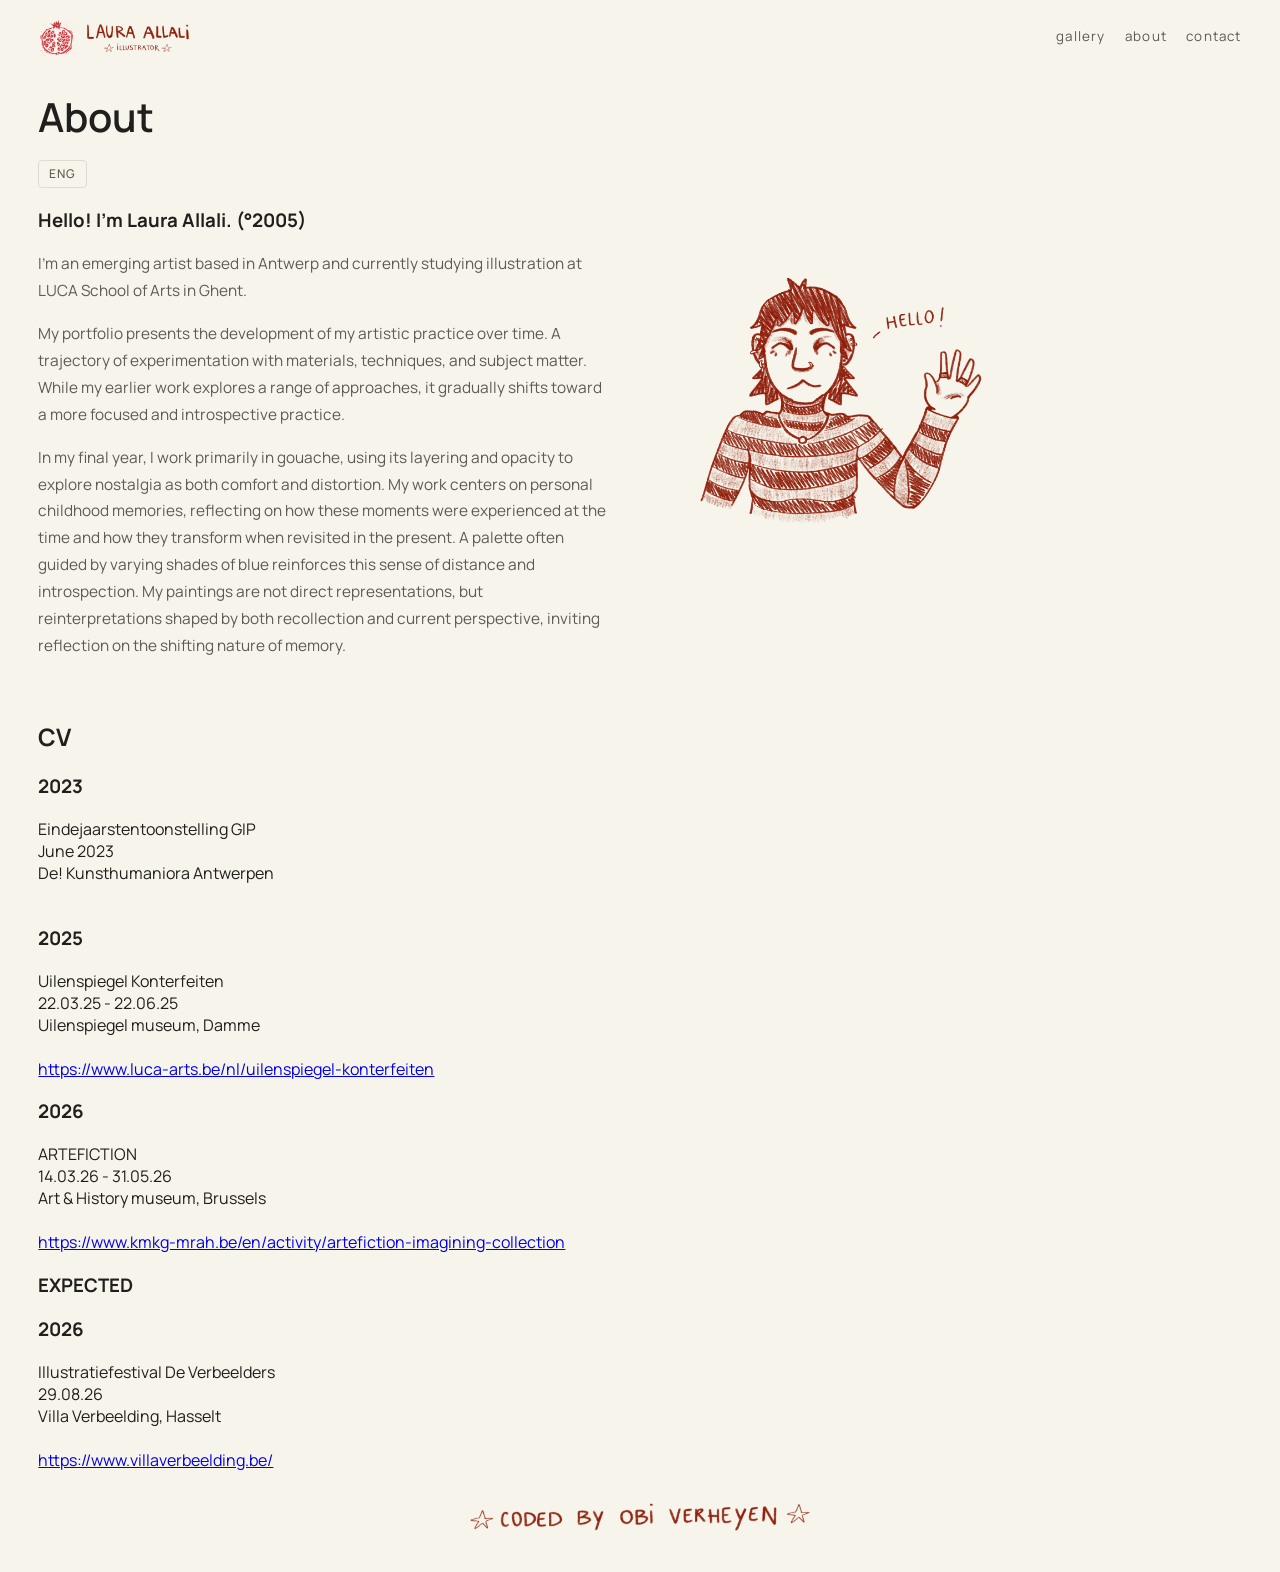
==== commit 7f13af2e: "Refactor about page layout and update image sources for improved design and responsiveness" ====
--- a/about/index.html
+++ b/about/index.html
@@ -1,5 +1,6 @@
 <!DOCTYPE html>
 <html lang="en">
+
 <head>
   <meta charset="UTF-8" />
   <meta name="viewport" content="width=device-width, initial-scale=1.0" />
@@ -11,6 +12,7 @@
   <link href="https://fonts.googleapis.com/css2?family=Manrope:wght@400;500;700&display=swap" rel="stylesheet" />
   <link rel="stylesheet" href="../styles.css" />
 </head>
+
 <body>
   <div class="grain" aria-hidden="true"></div>
 
@@ -29,38 +31,61 @@
   <main>
     <section class="about-page" aria-label="About Laura Allali">
       <h1>About</h1>
-        <button class="language-toggle" id="languageToggle" aria-label="Toggle language" title="Switch language">
+      <button class="language-toggle" id="languageToggle" aria-label="Toggle language" title="Switch language">
         <span class="lang-en" data-lang="en">ENG</span>
         <span class="lang-nl" data-lang="nl" style="display: none;">NL</span>
       </button>
-      <div data-lang="en" class="lang-content">
-        <h3>Hello! I'm Laura Allali. (°2005)</h3>
-        <p>
-          I'm an emerging artist based in Antwerp and currently studying illustration at LUCA School of Arts in Ghent.
-        </p>
-        <p>
-          My portfolio presents the development of my artistic practice over time. A trajectory of experimentation with materials, techniques, and subject matter. While my earlier work explores a range of approaches, it gradually shifts toward a more focused and introspective practice.
-        </p>
-        <p>
-          In my final year, I work primarily in gouache, using its layering and opacity to explore nostalgia as both comfort and distortion. My work centers on personal childhood memories, reflecting on how these moments were experienced at the time and how they transform when revisited in the present.
-          A palette often guided by varying shades of blue reinforces this sense of distance and introspection. My paintings are not direct representations, but reinterpretations shaped by both recollection and current perspective, inviting reflection on the shifting nature of memory.
-        </p>
-      </div>
-      
-      <!-- Dutch Content -->
-      <div data-lang="nl" class="lang-content" style="display: none;">
-        <h3>Hallo! Ik ben Laura Allali. (°2005)</h3>
-        <p>
-          Ik ben een opkomend kunstenaar gevestigd in Antwerpen, en studeer momenteel illustratie aan LUCA School of Arts in Gent.
-        </p>
-        <p>
-          Mijn portfolio toont de ontwikkeling van mijn artistieke praktijk doorheen de tijd. Een traject van experimentatie met materialen, technieken en onderwerpen. Hoewel mijn vroegere werk een breed scala aan benaderingen verkent, verschuift het geleidelijk naar een meer gerichte en introspectieve praktijk.
-        </p>
-        <p>
-          In mijn laatste jaar werk ik voornamelijk met gouache, waarbij ik de gelaagdheid en dekkracht van het medium gebruik om nostalgie te verkennen als zowel troost als vervorming. Mijn werk vertrekt vanuit persoonlijke jeugdherinneringen en reflecteert op hoe deze momenten destijds werden ervaren en hoe ze veranderen wanneer ze in het heden opnieuw worden bekeken.
-          Een kleurenpalet dat vaak wordt gestuurd door verschillende tinten blauw versterkt dit gevoel van afstand en introspectie.
-          Mijn schilderijen zijn geen directe weergaven, maar herinterpretaties gevormd door zowel herinnering als een hedendaags perspectief, en nodigen uit tot reflectie over de veranderlijke aard van het geheugen.
-        </p>
+      <div class="about-flex">
+        <div class="about-texts">
+          <div data-lang="en" class="lang-content">
+            <h3>Hello! I'm Laura Allali. (°2005)</h3>
+            <p>
+              I'm an emerging artist based in Antwerp and currently studying illustration at LUCA School of Arts in
+              Ghent.
+            </p>
+            <p>
+              My portfolio presents the development of my artistic practice over time. A trajectory of experimentation
+              with materials, techniques, and subject matter. While my earlier work explores a range of approaches, it
+              gradually shifts toward a more focused and introspective practice.
+            </p>
+            <p>
+              In my final year, I work primarily in gouache, using its layering and opacity to explore nostalgia as both
+              comfort and distortion. My work centers on personal childhood memories, reflecting on how these moments
+              were experienced at the time and how they transform when revisited in the present.
+              A palette often guided by varying shades of blue reinforces this sense of distance and introspection. My
+              paintings are not direct representations, but reinterpretations shaped by both recollection and current
+              perspective, inviting reflection on the shifting nature of memory.
+            </p>
+          </div>
+
+          <!-- Dutch Content -->
+          <div data-lang="nl" class="lang-content" style="display: none;">
+            <h3>Hallo! Ik ben Laura Allali. (°2005)</h3>
+            <p>
+              Ik ben een opkomend kunstenaar gevestigd in Antwerpen, en studeer momenteel illustratie aan LUCA School of
+              Arts in Gent.
+            </p>
+            <p>
+              Mijn portfolio toont de ontwikkeling van mijn artistieke praktijk doorheen de tijd. Een traject van
+              experimentatie met materialen, technieken en onderwerpen. Hoewel mijn vroegere werk een breed scala aan
+              benaderingen verkent, verschuift het geleidelijk naar een meer gerichte en introspectieve praktijk.
+            </p>
+            <p>
+              In mijn laatste jaar werk ik voornamelijk met gouache, waarbij ik de gelaagdheid en dekkracht van het
+              medium gebruik om nostalgie te verkennen als zowel troost als vervorming. Mijn werk vertrekt vanuit
+              persoonlijke jeugdherinneringen en reflecteert op hoe deze momenten destijds werden ervaren en hoe ze
+              veranderen wanneer ze in het heden opnieuw worden bekeken.
+              Een kleurenpalet dat vaak wordt gestuurd door verschillende tinten blauw versterkt dit gevoel van afstand
+              en introspectie.
+              Mijn schilderijen zijn geen directe weergaven, maar herinterpretaties gevormd door zowel herinnering als
+              een hedendaags perspectief, en nodigen uit tot reflectie over de veranderlijke aard van het geheugen.
+            </p>
+          </div>
+        </div>
+
+        <div class="about-doodle-wrap">
+          <img class="about-doodle" src="../assets/img/doodles/doodle-1.png" alt="doodle-1">
+        </div>
       </div>
     </section>
 
@@ -69,37 +94,40 @@
 
       <h3>2023</h3>
       <p>
-      Eindejaarstentoonstelling GIP <br />
-      June 2023 <br />
-      De! Kunsthumaniora Antwerpen <br /> <br>
+        Eindejaarstentoonstelling GIP <br />
+        June 2023 <br />
+        De! Kunsthumaniora Antwerpen <br /> <br>
       </p>
-      
+
       <h3>2025</h3>
       <p>
-      Uilenspiegel Konterfeiten <br />
-      22.03.25 - 22.06.25 <br />
-      Uilenspiegel museum, Damme <br /> <br>
+        Uilenspiegel Konterfeiten <br />
+        22.03.25 - 22.06.25 <br />
+        Uilenspiegel museum, Damme <br /> <br>
 
-      <a href="https://www.luca-arts.be/nl/uilenspiegel-konterfeiten" target="_blank" rel="noopener noreferrer">https://www.luca-arts.be/nl/uilenspiegel-konterfeiten</a> <br>
+        <a href="https://www.luca-arts.be/nl/uilenspiegel-konterfeiten" target="_blank"
+          rel="noopener noreferrer">https://www.luca-arts.be/nl/uilenspiegel-konterfeiten</a> <br>
       </p>
 
       <h3>2026</h3>
       <p>
-      ARTEFICTION <br />
-      14.03.26 - 31.05.26 <br />
-      Art & History museum, Brussels <br /> <br>
+        ARTEFICTION <br />
+        14.03.26 - 31.05.26 <br />
+        Art & History museum, Brussels <br /> <br>
 
-      <a href="https://www.kmkg-mrah.be/en/activity/artefiction-imagining-collection" target="_blank" rel="noopener noreferrer">https://www.kmkg-mrah.be/en/activity/artefiction-imagining-collection</a> <br>
+        <a href="https://www.kmkg-mrah.be/en/activity/artefiction-imagining-collection" target="_blank"
+          rel="noopener noreferrer">https://www.kmkg-mrah.be/en/activity/artefiction-imagining-collection</a> <br>
       </p>
-      
+
       <h3>EXPECTED</h3>
       <h3>2026</h3>
       <p>
-      Illustratiefestival De Verbeelders <br />
-      29.08.26 <br />
-      Villa Verbeelding, Hasselt <br /> <br>
+        Illustratiefestival De Verbeelders <br />
+        29.08.26 <br />
+        Villa Verbeelding, Hasselt <br /> <br>
 
-      <a href="https://www.villaverbeelding.be/" target="_blank" rel="noopener noreferrer">https://www.villaverbeelding.be/</a> <br>
+        <a href="https://www.villaverbeelding.be/" target="_blank"
+          rel="noopener noreferrer">https://www.villaverbeelding.be/</a> <br>
       </p>
     </section>
   </main>
@@ -109,35 +137,33 @@
   </footer>
 
   <script src="../script.js"></script>
-  
+
   <script>
     // Language toggle functionality
     const languageToggle = document.getElementById('languageToggle');
     const langContents = document.querySelectorAll('[data-lang]');
-    
+
     // Initialize language from localStorage or default to English
     let currentLang = localStorage.getItem('preferred-language') || 'en';
     updateLanguage(currentLang);
-    
+
     languageToggle.addEventListener('click', () => {
       currentLang = currentLang === 'en' ? 'nl' : 'en';
       localStorage.setItem('preferred-language', currentLang);
       updateLanguage(currentLang);
     });
-    
+
     function updateLanguage(lang) {
-      // Update content visibility
       document.querySelectorAll('.lang-content').forEach(content => {
         content.style.display = content.getAttribute('data-lang') === lang ? 'block' : 'none';
       });
-      
-      // Update button text
+
       document.querySelector('.lang-en').style.display = lang === 'en' ? 'inline' : 'none';
       document.querySelector('.lang-nl').style.display = lang === 'nl' ? 'inline' : 'none';
-      
-      // Update page language attribute
+
       document.documentElement.lang = lang;
     }
   </script>
 </body>
+
 </html>
--- a/styles.css
+++ b/styles.css
@@ -192,7 +192,7 @@
 
 .language-toggle:focus {
   outline: none;
-  ring: 2px var(--focus-ring);
+  outline: 2px solid var(--focus-ring);
   box-shadow: 0 0 0 2px var(--focus-ring);
 }
 
@@ -247,7 +247,45 @@
 
 .about-page {
   margin: var(--space-2xl) 0 2.8rem;
-  max-width: 76ch;
+  max-width: 1000px;
+}
+
+.about-flex {
+  display: flex;
+  align-items: stretch;
+  justify-content: space-between;
+  gap: 5rem;
+}
+
+.about-texts {
+  flex: 3 1 0%;
+  min-width: 0;
+}
+
+.about-doodle-wrap {
+  flex: 1.5 1 0%;
+  min-width: 350px;
+}
+
+.about-doodle {
+  width: 100%;
+  height: 100%;;
+  object-fit: cover;
+  border-radius: 20px;
+  display: block;
+}
+
+@media (max-width: 900px) {
+  .about-flex {
+    flex-direction: column;
+    align-items: stretch;
+  }
+
+  .about-doodle {
+    height: auto;
+    width: 100%;
+    flex: 0 0 auto;
+  }
 }
 
 .contact-page {
@@ -798,6 +836,36 @@
 
   .subcategory-block {
     margin-bottom: 1.2rem;
+  }
+
+  .hero img {
+    height: clamp(210px, 46vw, 300px);
+  }
+
+  .contact-layout {
+    grid-template-columns: 1fr;
+  }
+
+  .book-launch {
+    align-items: flex-start;
+    flex-direction: column;
+  }
+
+  .book-reader__toolbar {
+    align-items: stretch;
+    flex-direction: column;
+  }
+
+  .book-reader__controls {
+    justify-content: flex-start;
+  }
+
+  .book-reader__viewport {
+    min-height: 72vh;
+  }
+
+  .book-reader__stage {
+    min-height: 68vh;
   }
 }
 
@@ -838,36 +906,6 @@
   position: relative;
   z-index: 1;
 }
-  .hero img {
-    height: clamp(210px, 46vw, 300px);
-  }
-
-  .contact-layout {
-    grid-template-columns: 1fr;
-  }
-
-  .book-launch {
-    align-items: flex-start;
-    flex-direction: column;
-  }
-
-  .book-reader__toolbar {
-    align-items: stretch;
-    flex-direction: column;
-  }
-
-  .book-reader__controls {
-    justify-content: flex-start;
-  }
-
-  .book-reader__viewport {
-    min-height: 72vh;
-  }
-
-  .book-reader__stage {
-    min-height: 68vh;
-  }
-}
 
 @media (max-width: 420px) {
   .art-grid {
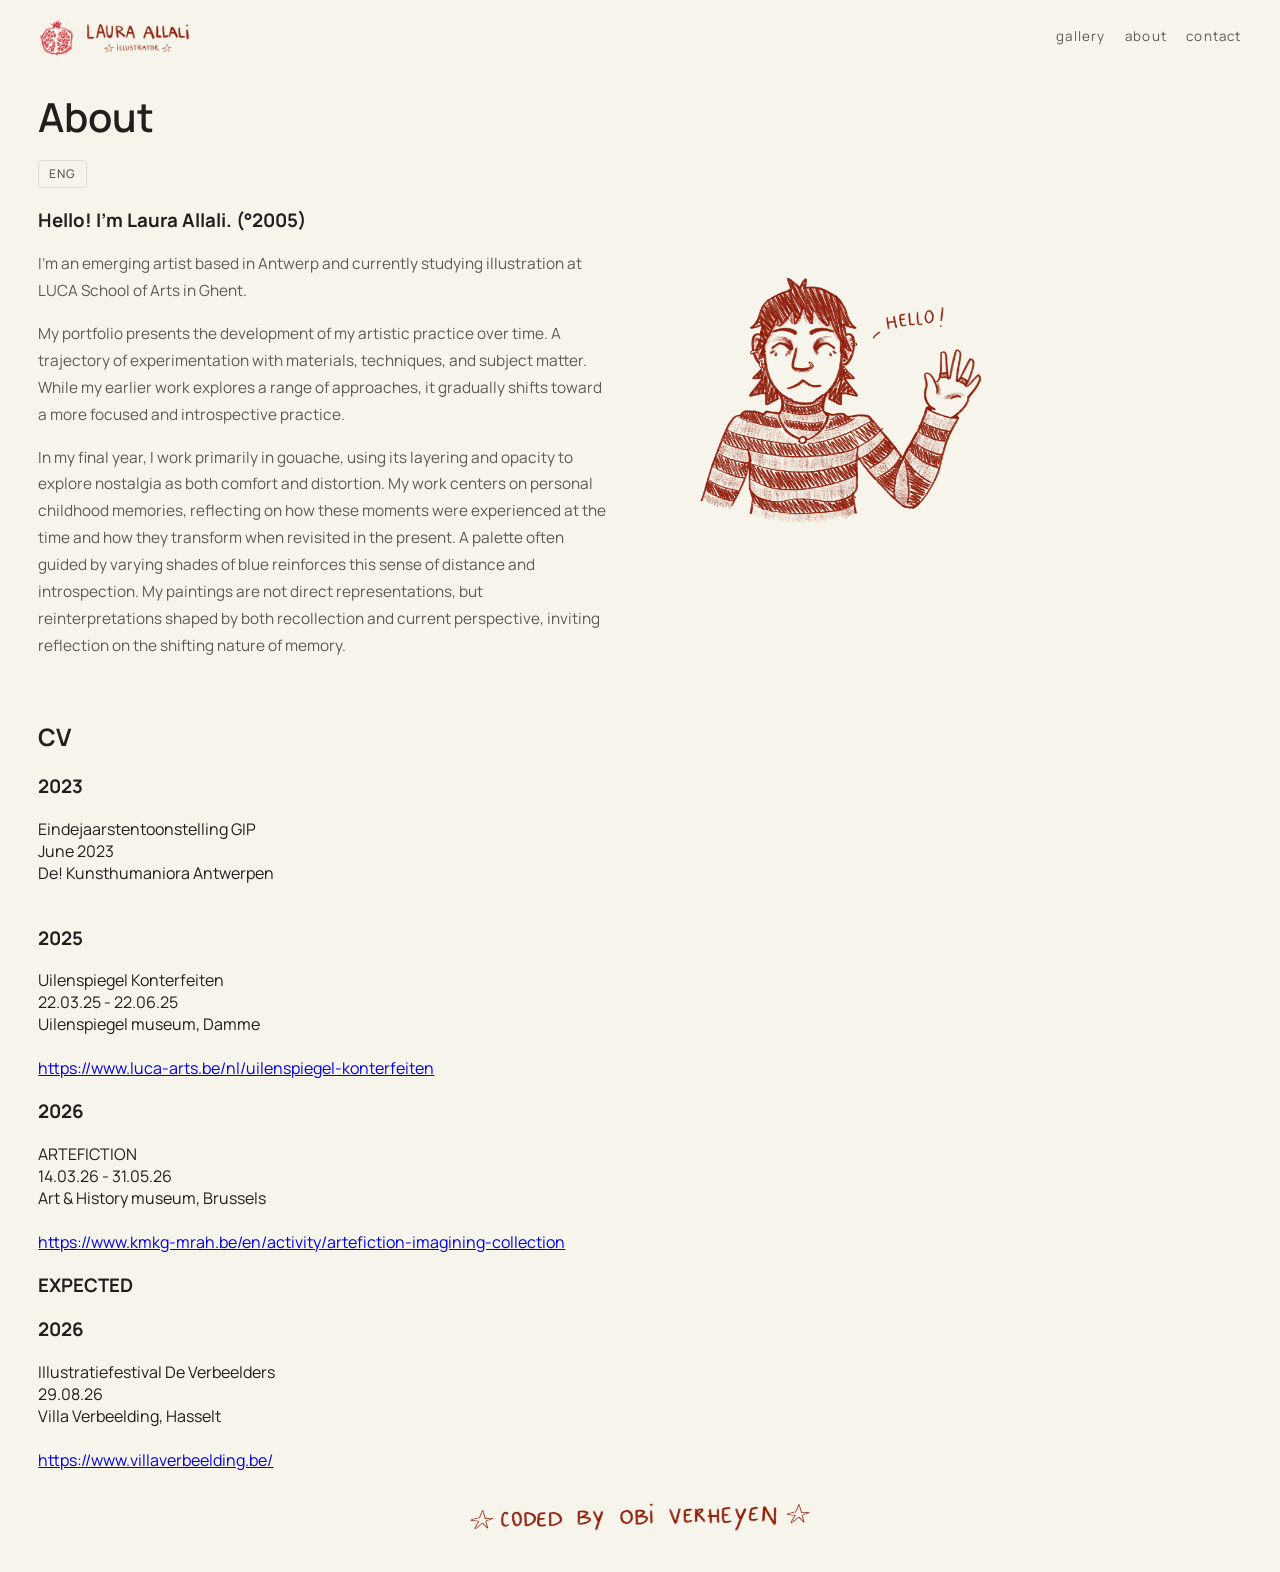
==== commit 925806c9: "Complete image compress (564mb too 36.6mb)" ====
--- a/about/index.html
+++ b/about/index.html
@@ -84,7 +84,7 @@
         </div>
 
         <div class="about-doodle-wrap">
-          <img class="about-doodle" src="../assets/img/doodles/doodle-1.png" alt="doodle-1">
+          <img class="about-doodle" src="../assets/img/doodles/doodle-1.webp" alt="doodle-1">
         </div>
       </div>
     </section>
--- a/styles.css
+++ b/styles.css
@@ -889,7 +889,6 @@
   border-radius: 0;
   transform-origin: center center;
   will-change: transform, left, top;
-  transition: transform var(--dur-base) ease, opacity var(--dur-fast) ease;
   opacity: 0.7;
 }
 
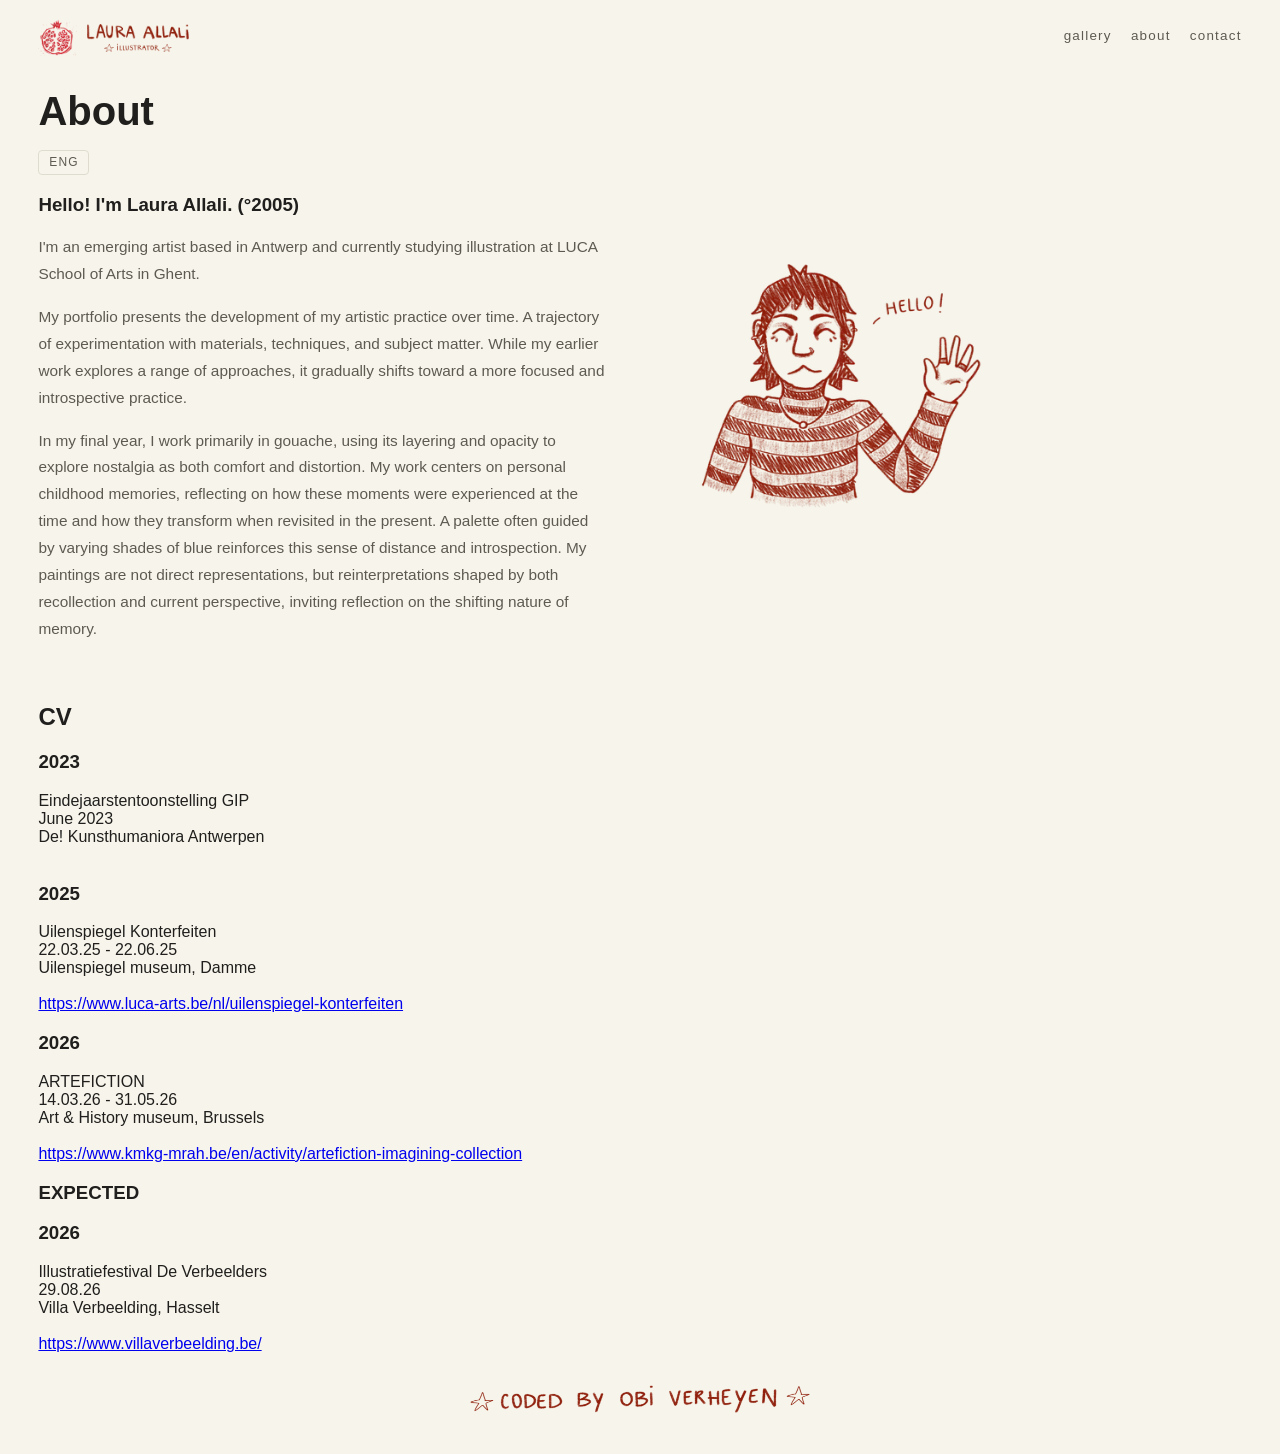
==== commit 9d8ba09b: "Thumbnails" ====
--- a/about/index.html
+++ b/about/index.html
@@ -7,9 +7,6 @@
   <title>About | Laura Allali</title>
   <meta name="description" content="About Laura Allali, illustrator." />
   <link rel="icon" type="image/png" href="../assets/ico.png" />
-  <link rel="preconnect" href="https://fonts.googleapis.com" />
-  <link rel="preconnect" href="https://fonts.gstatic.com" crossorigin />
-  <link href="https://fonts.googleapis.com/css2?family=Manrope:wght@400;500;700&display=swap" rel="stylesheet" />
   <link rel="stylesheet" href="../styles.css" />
 </head>
 
@@ -166,4 +163,4 @@
   </script>
 </body>
 
-</html>+</html>
